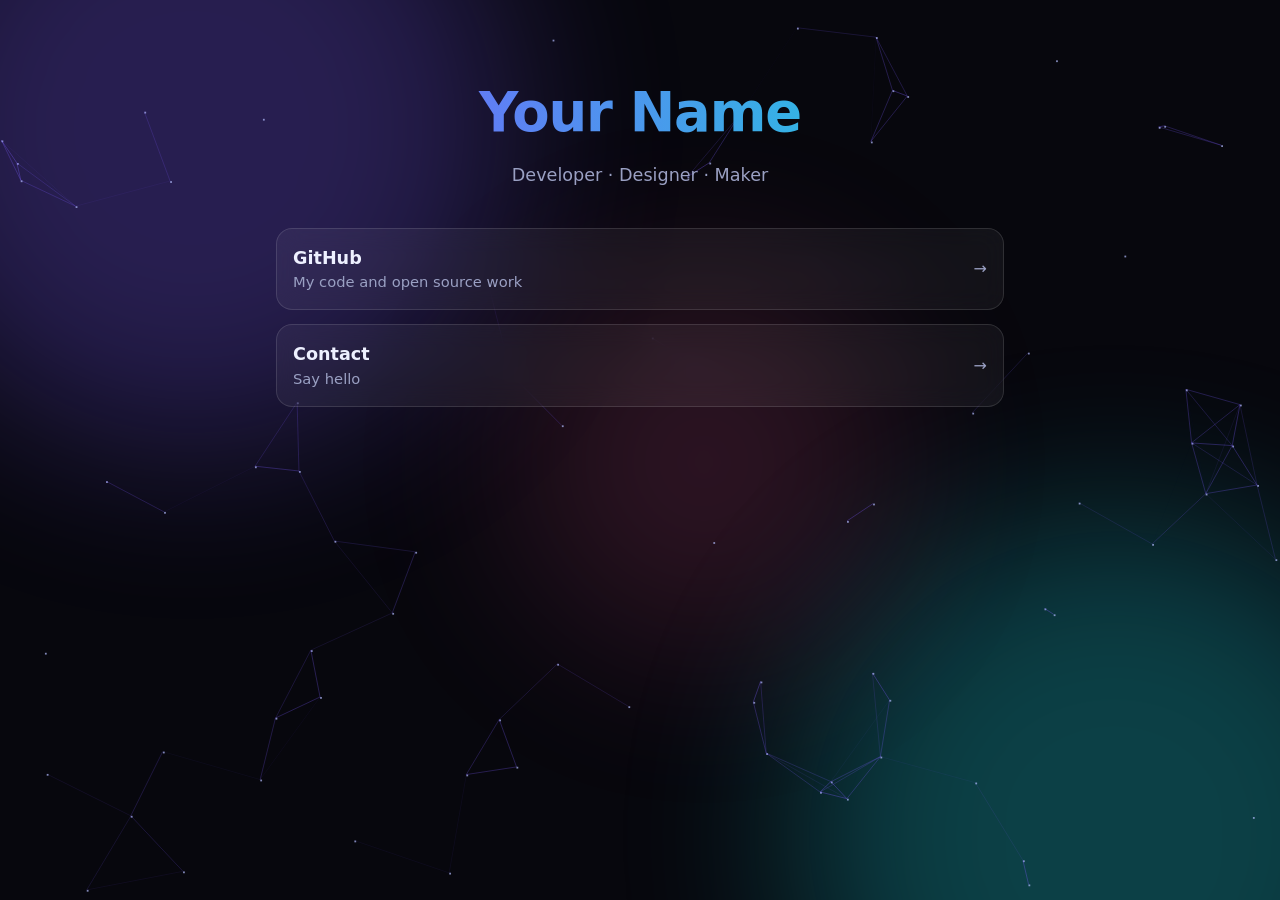
==== index.html @ ea98052c "Add portfolio links page with GitHub Pages deploy Co-Authored-By: Claude Sonnet 5.5 <noreply@anthrop" ====
<!doctype html>
<html lang="en">
<head>
  <meta charset="utf-8">
  <meta name="viewport" content="width=device-width, initial-scale=1">
  <title>Portfolio</title>
  <link rel="stylesheet" href="assets/style.css">
</head>
<body>
  <div class="blob one"></div><div class="blob two"></div><div class="blob three"></div>
  <canvas id="fx"></canvas>
  <main>
    <header>
      <h1 id="name">&nbsp;</h1>
      <p id="bio"></p>
    </header>
    <section class="links" id="links"></section>
  </main>
  <script src="assets/fx.js"></script>
  <script>
    function safeUrl(u) {
      try {
        var x = new URL(u, location.href);
        return /^(https?:|mailto:|tel:)$/.test(x.protocol) ? x.href : "#";
      } catch (e) { return "#"; }
    }
    fetch("data/links.json?t=" + Date.now())
      .then(function (r) { return r.json(); })
      .then(function (d) {
        var p = d.profile || {};
        document.getElementById("name").textContent = p.name || "Portfolio";
        document.getElementById("bio").textContent = p.bio || "";
        document.title = p.name || "Portfolio";
        var box = document.getElementById("links");
        if (!(d.links || []).length) {
          box.innerHTML = '<p class="empty">No links yet.</p>';
          return;
        }
        d.links.forEach(function (l, i) {
          var a = document.createElement("a");
          a.className = "card";
          a.href = safeUrl(l.url);
          a.rel = "noopener noreferrer";
          if (/^https?:/.test(a.href)) a.target = "_blank";
          a.style.animationDelay = (i * 80) + "ms";
          if (l.image) {
            var img = document.createElement("img");
            img.src = l.image; img.alt = ""; img.loading = "lazy";
            img.onerror = function () { img.remove(); };
            a.appendChild(img);
          }
          var txt = document.createElement("div");
          var t = document.createElement("div"); t.className = "t"; t.textContent = l.title || l.url;
          txt.appendChild(t);
          if (l.desc) { var s = document.createElement("div"); s.className = "d"; s.textContent = l.desc; txt.appendChild(s); }
          a.appendChild(txt);
          var ar = document.createElement("span"); ar.className = "arrow"; ar.textContent = "→";
          a.appendChild(ar);
          a.addEventListener("pointermove", function (e) {
            var r = a.getBoundingClientRect(), x = e.clientX - r.left, y = e.clientY - r.top;
            a.style.setProperty("--mx", x + "px"); a.style.setProperty("--my", y + "px");
            a.style.transform = "rotateX(" + ((y / r.height - .5) * -8) + "deg) rotateY(" + ((x / r.width - .5) * 8) + "deg)";
          });
          a.addEventListener("pointerleave", function () { a.style.transform = ""; });
          box.appendChild(a);
        });
      })
      .catch(function () {
        document.getElementById("links").innerHTML = '<p class="empty">Could not load links.</p>';
      });
  </script>
</body>
</html>
---- assets/style.css ----
:root {
  --bg: #07070d;
  --fg: #eef0ff;
  --muted: #9aa0c3;
  --card: rgba(255, 255, 255, 0.05);
  --border: rgba(255, 255, 255, 0.12);
  --a: #7c5cff;
  --b: #19d3da;
  --c: #ff5c9d;
  color-scheme: dark;
}
* { box-sizing: border-box; }
html, body { margin: 0; min-height: 100%; }
body {
  background: var(--bg);
  color: var(--fg);
  font: 16px/1.5 system-ui, -apple-system, "Segoe UI", Roboto, sans-serif;
  overflow-x: hidden;
}
#fx { position: fixed; inset: 0; z-index: 0; width: 100%; height: 100%; }
.blob {
  position: fixed; z-index: 0; width: 50vmax; height: 50vmax; border-radius: 50%;
  filter: blur(90px); opacity: .28; pointer-events: none;
  animation: drift 22s ease-in-out infinite alternate;
}
.blob.one { background: var(--a); top: -15vmax; left: -10vmax; }
.blob.two { background: var(--b); bottom: -20vmax; right: -12vmax; animation-delay: -8s; }
.blob.three { background: var(--c); top: 30vh; left: 40vw; width: 30vmax; height: 30vmax; opacity: .15; animation-delay: -14s; }
@keyframes drift { to { transform: translate(8vmax, 6vmax) scale(1.15); } }

main { position: relative; z-index: 1; max-width: 760px; margin: 0 auto; padding: 8vh 16px 6vh; }
header { text-align: center; margin-bottom: 40px; }
h1 {
  font-size: clamp(2rem, 7vw, 3.4rem); margin: 0 0 8px; letter-spacing: -.02em;
  background: linear-gradient(90deg, var(--a), var(--b), var(--c), var(--a));
  background-size: 300% 100%; -webkit-background-clip: text; background-clip: text;
  color: transparent; animation: shine 8s linear infinite;
}
@keyframes shine { to { background-position: 300% 0; } }
header p { color: var(--muted); margin: 0; font-size: 1.1rem; }

.links { display: grid; gap: 14px; perspective: 900px; }
.card {
  --mx: 50%; --my: 50%;
  position: relative; display: flex; align-items: center; gap: 16px;
  padding: 16px; border-radius: 16px; text-decoration: none; color: inherit;
  background: var(--card); border: 1px solid var(--border);
  backdrop-filter: blur(12px); -webkit-backdrop-filter: blur(12px);
  transition: transform .15s ease-out, border-color .2s;
  opacity: 0; animation: rise .6s ease forwards;
  transform-style: preserve-3d; overflow: hidden;
}
.card::before {
  content: ""; position: absolute; inset: 0; pointer-events: none;
  background: radial-gradient(260px circle at var(--mx) var(--my), rgba(124, 92, 255, .28), transparent 70%);
  opacity: 0; transition: opacity .25s;
}
.card:hover { border-color: rgba(255, 255, 255, .3); }
.card:hover::before { opacity: 1; }
.card:focus-visible { outline: 2px solid var(--b); outline-offset: 3px; }
@keyframes rise { from { opacity: 0; transform: translateY(24px); } to { opacity: 1; transform: none; } }
.card img {
  width: 64px; height: 64px; object-fit: cover; border-radius: 12px; flex: none;
  background: rgba(255, 255, 255, .06);
}
.card .t { font-weight: 650; font-size: 1.1rem; }
.card .d { color: var(--muted); font-size: .92rem; }
.card .arrow { margin-left: auto; color: var(--muted); transition: transform .2s, color .2s; }
.card:hover .arrow { transform: translateX(4px); color: var(--fg); }
.empty { text-align: center; color: var(--muted); }

@media (prefers-reduced-motion: reduce) {
  .blob, h1, .card { animation: none; opacity: 1; }
  .card { transition: none; }
}

/* ---------- admin ---------- */
.panel {
  background: var(--card); border: 1px solid var(--border); border-radius: 16px;
  padding: 20px; backdrop-filter: blur(14px); -webkit-backdrop-filter: blur(14px);
}
.login { max-width: 380px; margin: 12vh auto 0; }
label { display: block; font-size: .85rem; color: var(--muted); margin: 12px 0 4px; }
input, textarea {
  width: 100%; padding: 10px 12px; border-radius: 10px; font: inherit;
  background: rgba(0, 0, 0, .35); color: var(--fg); border: 1px solid var(--border);
}
input:focus, textarea:focus { outline: 2px solid var(--a); border-color: transparent; }
button {
  font: inherit; cursor: pointer; padding: 10px 16px; border-radius: 10px; color: var(--fg);
  border: 1px solid var(--border); background: rgba(255, 255, 255, .07);
}
button:hover { background: rgba(255, 255, 255, .14); }
button.primary { background: linear-gradient(90deg, var(--a), var(--b)); border: 0; color: #fff; font-weight: 600; }
button.danger:hover { background: rgba(255, 70, 90, .3); }
.row { display: flex; gap: 8px; flex-wrap: wrap; align-items: center; }
.row > * { flex: 1 1 160px; }
.row > button { flex: 0 0 auto; }
.item { margin-top: 14px; }
.item .tools { display: flex; gap: 6px; margin-top: 12px; }
.item .tools button { padding: 6px 10px; flex: none; }
.thumb { width: 48px; height: 48px; object-fit: cover; border-radius: 8px; flex: none; flex-basis: 48px !important; }
.msg { min-height: 1.4em; margin: 10px 0 0; font-size: .9rem; }
.msg.err { color: #ff7a8a; } .msg.ok { color: #5df0a8; }
.bar { position: sticky; bottom: 12px; display: flex; gap: 8px; justify-content: space-between; align-items: center; margin-top: 18px; flex-wrap: wrap; }
.bar .panel { width: 100%; display: flex; gap: 8px; flex-wrap: wrap; align-items: center; justify-content: space-between; padding: 12px 16px; }
details summary { cursor: pointer; color: var(--muted); }
small { color: var(--muted); }
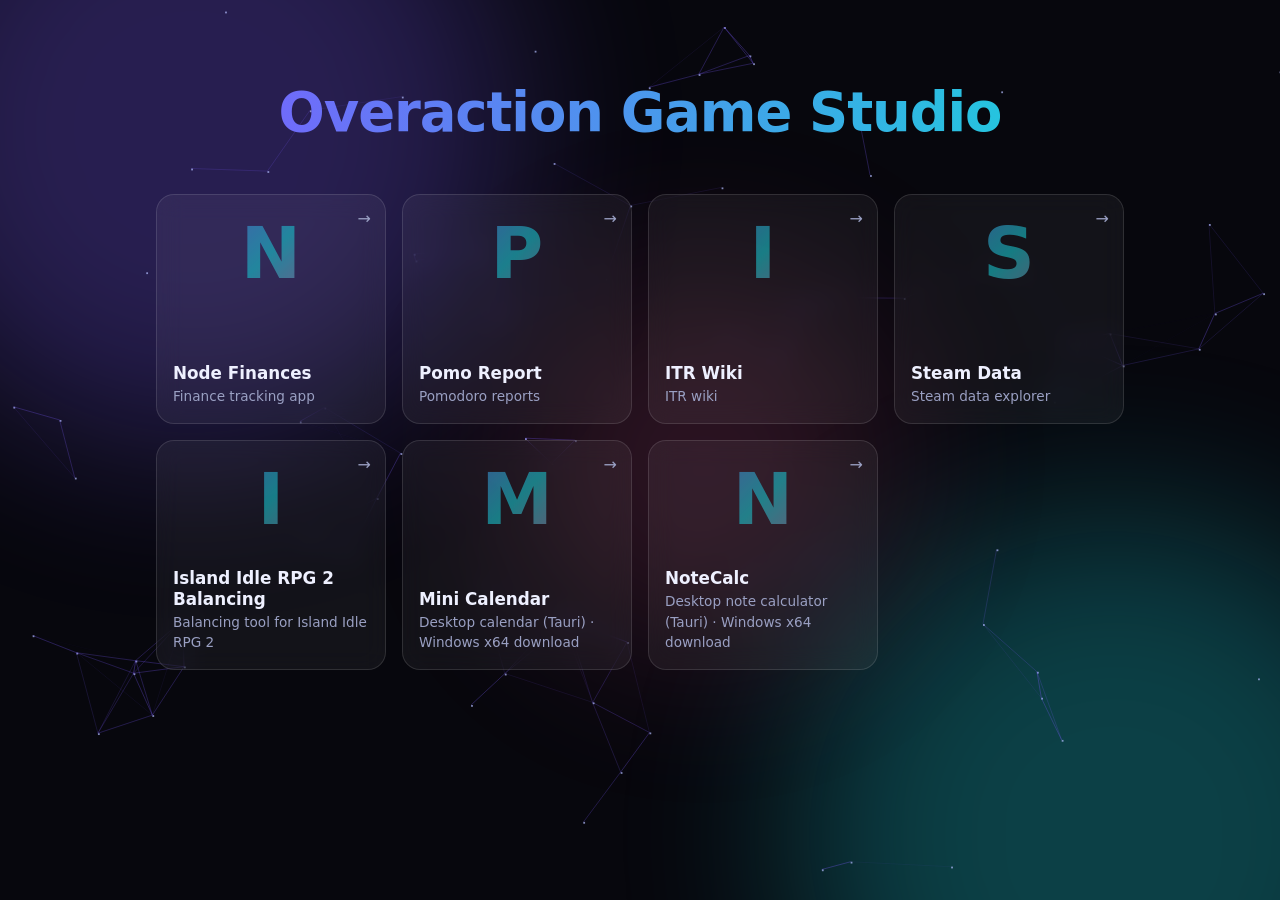
==== commit 91e3325d: "Switch to square grid layout and rename site Co-Authored-By: Claude Sonnet 5.5 <noreply@anthropic.co" ====
--- a/index.html
+++ b/index.html
@@ -3,7 +3,7 @@
 <head>
   <meta charset="utf-8">
   <meta name="viewport" content="width=device-width, initial-scale=1">
-  <title>Portfolio</title>
+  <title>Overaction Game Studio</title>
   <link rel="stylesheet" href="assets/style.css">
 </head>
 <body>
@@ -28,9 +28,9 @@
       .then(function (r) { return r.json(); })
       .then(function (d) {
         var p = d.profile || {};
-        document.getElementById("name").textContent = p.name || "Portfolio";
+        document.getElementById("name").textContent = p.name || "Overaction Game Studio";
         document.getElementById("bio").textContent = p.bio || "";
-        document.title = p.name || "Portfolio";
+        document.title = p.name || "Overaction Game Studio";
         var box = document.getElementById("links");
         if (!(d.links || []).length) {
           box.innerHTML = '<p class="empty">No links yet.</p>';
@@ -43,13 +43,16 @@
           a.rel = "noopener noreferrer";
           if (/^https?:/.test(a.href)) a.target = "_blank";
           a.style.animationDelay = (i * 80) + "ms";
+          var label = (l.title || l.url || "?").trim();
+          a.dataset.initial = label.charAt(0).toUpperCase();
+          a.classList.add(l.image ? "hasimg" : "noimg");
           if (l.image) {
             var img = document.createElement("img");
             img.src = l.image; img.alt = ""; img.loading = "lazy";
-            img.onerror = function () { img.remove(); };
+            img.onerror = function () { img.remove(); a.classList.replace("hasimg", "noimg"); };
             a.appendChild(img);
           }
-          var txt = document.createElement("div");
+          var txt = document.createElement("div"); txt.className = "txt";
           var t = document.createElement("div"); t.className = "t"; t.textContent = l.title || l.url;
           txt.appendChild(t);
           if (l.desc) { var s = document.createElement("div"); s.className = "d"; s.textContent = l.desc; txt.appendChild(s); }
--- a/assets/style.css
+++ b/assets/style.css
@@ -28,7 +28,7 @@
 .blob.three { background: var(--c); top: 30vh; left: 40vw; width: 30vmax; height: 30vmax; opacity: .15; animation-delay: -14s; }
 @keyframes drift { to { transform: translate(8vmax, 6vmax) scale(1.15); } }
 
-main { position: relative; z-index: 1; max-width: 760px; margin: 0 auto; padding: 8vh 16px 6vh; }
+main { position: relative; z-index: 1; max-width: 1000px; margin: 0 auto; padding: 8vh 16px 6vh; }
 header { text-align: center; margin-bottom: 40px; }
 h1 {
   font-size: clamp(2rem, 7vw, 3.4rem); margin: 0 0 8px; letter-spacing: -.02em;
@@ -39,11 +39,11 @@
 @keyframes shine { to { background-position: 300% 0; } }
 header p { color: var(--muted); margin: 0; font-size: 1.1rem; }
 
-.links { display: grid; gap: 14px; perspective: 900px; }
+.links { display: grid; gap: 16px; grid-template-columns: repeat(auto-fill, minmax(min(100%, 200px), 1fr)); perspective: 900px; }
 .card {
   --mx: 50%; --my: 50%;
-  position: relative; display: flex; align-items: center; gap: 16px;
-  padding: 16px; border-radius: 16px; text-decoration: none; color: inherit;
+  position: relative; display: flex; flex-direction: column; justify-content: flex-end;
+  aspect-ratio: 1; padding: 16px; border-radius: 18px; text-decoration: none; color: inherit;
   background: var(--card); border: 1px solid var(--border);
   backdrop-filter: blur(12px); -webkit-backdrop-filter: blur(12px);
   transition: transform .15s ease-out, border-color .2s;
@@ -51,8 +51,8 @@
   transform-style: preserve-3d; overflow: hidden;
 }
 .card::before {
-  content: ""; position: absolute; inset: 0; pointer-events: none;
-  background: radial-gradient(260px circle at var(--mx) var(--my), rgba(124, 92, 255, .28), transparent 70%);
+  content: ""; position: absolute; inset: 0; pointer-events: none; z-index: 2;
+  background: radial-gradient(220px circle at var(--mx) var(--my), rgba(124, 92, 255, .32), transparent 70%);
   opacity: 0; transition: opacity .25s;
 }
 .card:hover { border-color: rgba(255, 255, 255, .3); }
@@ -60,13 +60,28 @@
 .card:focus-visible { outline: 2px solid var(--b); outline-offset: 3px; }
 @keyframes rise { from { opacity: 0; transform: translateY(24px); } to { opacity: 1; transform: none; } }
 .card img {
-  width: 64px; height: 64px; object-fit: cover; border-radius: 12px; flex: none;
-  background: rgba(255, 255, 255, .06);
+  position: absolute; inset: 0; width: 100%; height: 100%; object-fit: cover; z-index: 0;
+  transition: transform .4s ease;
 }
-.card .t { font-weight: 650; font-size: 1.1rem; }
-.card .d { color: var(--muted); font-size: .92rem; }
-.card .arrow { margin-left: auto; color: var(--muted); transition: transform .2s, color .2s; }
-.card:hover .arrow { transform: translateX(4px); color: var(--fg); }
+.card:hover img { transform: scale(1.06); }
+.card.noimg::after {
+  content: attr(data-initial); position: absolute; top: 10%; left: 0; right: 0; text-align: center;
+  font-size: 4.5rem; font-weight: 800; line-height: 1; z-index: 0;
+  background: linear-gradient(135deg, var(--a), var(--b), var(--c)); -webkit-background-clip: text;
+  background-clip: text; color: transparent; opacity: .55;
+}
+.card .txt { position: relative; z-index: 1; }
+.card.hasimg::after {
+  content: ""; position: absolute; inset: 0; z-index: 1;
+  background: linear-gradient(to top, rgba(7, 7, 13, .92) 0%, rgba(7, 7, 13, .2) 60%, transparent);
+}
+.card .t { font-weight: 650; font-size: 1.05rem; line-height: 1.25; }
+.card .d { color: var(--muted); font-size: .85rem; margin-top: 2px; }
+.card .arrow {
+  position: absolute; top: 12px; right: 14px; z-index: 3; color: var(--muted);
+  transition: transform .2s, color .2s;
+}
+.card:hover .arrow { transform: translate(3px, -3px); color: var(--fg); }
 .empty { text-align: center; color: var(--muted); }
 
 @media (prefers-reduced-motion: reduce) {
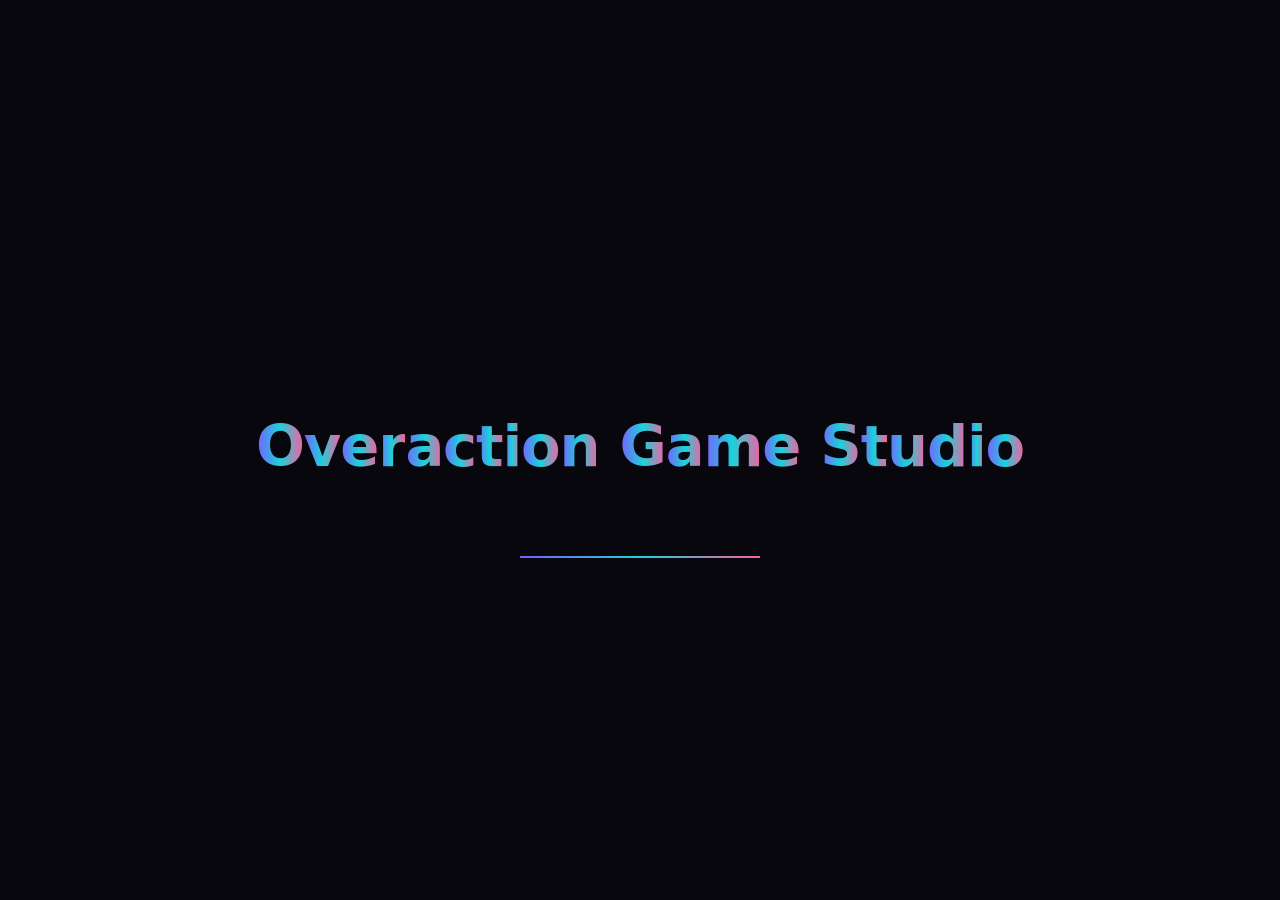
==== commit 25d28892: "Add intro animation and tile hover effects Co-Authored-By: Claude Sonnet 5.5 <noreply@anthropic.com>" ====
--- a/index.html
+++ b/index.html
@@ -7,6 +7,7 @@
   <link rel="stylesheet" href="assets/style.css">
 </head>
 <body>
+  <div id="intro" aria-hidden="true"><div class="word" id="introWord"></div><div class="bar"></div></div>
   <div class="blob one"></div><div class="blob two"></div><div class="blob three"></div>
   <canvas id="fx"></canvas>
   <main>
@@ -17,6 +18,25 @@
     <section class="links" id="links"></section>
   </main>
   <script src="assets/fx.js"></script>
+  <script>
+    (function () {
+      var intro = document.getElementById("intro"), word = document.getElementById("introWord");
+      var text = "Overaction Game Studio", i = 0;
+      text.split(" ").forEach(function (wd) {
+        var w = document.createElement("span"); w.className = "w";
+        wd.split("").forEach(function (c) {
+          var s = document.createElement("span"); s.className = "ch"; s.style.setProperty("--i", i++); s.textContent = c; w.appendChild(s);
+        });
+        i++; word.appendChild(w);
+      });
+      function done() { document.body.classList.add("ready"); }
+      if (matchMedia("(prefers-reduced-motion: reduce)").matches) { intro.remove(); done(); return; }
+      setTimeout(function () { intro.classList.add("out"); }, 1700);
+      setTimeout(done, 2000);
+      setTimeout(function () { intro.remove(); }, 2700);
+      intro.addEventListener("click", function () { intro.classList.add("out"); done(); });
+    })();
+  </script>
   <script>
     function safeUrl(u) {
       try {
@@ -59,6 +79,7 @@
           a.appendChild(txt);
           var ar = document.createElement("span"); ar.className = "arrow"; ar.textContent = "→";
           a.appendChild(ar);
+          var sh = document.createElement("span"); sh.className = "shine"; a.appendChild(sh);
           a.addEventListener("pointermove", function (e) {
             var r = a.getBoundingClientRect(), x = e.clientX - r.left, y = e.clientY - r.top;
             a.style.setProperty("--mx", x + "px"); a.style.setProperty("--my", y + "px");
--- a/assets/style.css
+++ b/assets/style.css
@@ -46,8 +46,8 @@
   aspect-ratio: 1; padding: 16px; border-radius: 18px; text-decoration: none; color: inherit;
   background: var(--card); border: 1px solid var(--border);
   backdrop-filter: blur(12px); -webkit-backdrop-filter: blur(12px);
-  transition: transform .15s ease-out, border-color .2s;
-  opacity: 0; animation: rise .6s ease forwards;
+  transition: transform .15s ease-out, border-color .25s, box-shadow .3s, scale .3s cubic-bezier(.2,.8,.2,1);
+  opacity: 0; animation: rise .6s ease forwards; animation-play-state: paused;
   transform-style: preserve-3d; overflow: hidden;
 }
 .card::before {
@@ -55,10 +55,27 @@
   background: radial-gradient(220px circle at var(--mx) var(--my), rgba(124, 92, 255, .32), transparent 70%);
   opacity: 0; transition: opacity .25s;
 }
-.card:hover { border-color: rgba(255, 255, 255, .3); }
+.card:hover {
+  scale: 1.04; border-color: rgba(160, 140, 255, .7);
+  box-shadow: 0 18px 40px -12px rgba(124, 92, 255, .55), 0 0 0 1px rgba(25, 211, 218, .25);
+}
+.card:active { scale: .98; }
+.card .shine {
+  position: absolute; inset: 0; z-index: 2; pointer-events: none;
+  background: linear-gradient(115deg, transparent 35%, rgba(255, 255, 255, .22) 50%, transparent 65%);
+  transform: translateX(-120%);
+}
+.card:hover .shine { transform: translateX(120%); transition: transform .8s ease; }
+.card .t { transition: transform .3s cubic-bezier(.2,.8,.2,1); }
+.card:hover .t { transform: translateY(-4px); }
+.card .d { transition: color .3s; }
+.card:hover .d { color: var(--fg); }
+.card.noimg::after { transition: transform .4s cubic-bezier(.2,.8,.2,1), opacity .3s; }
+.card.noimg:hover::after { transform: scale(1.15) rotate(-6deg); opacity: .9; }
 .card:hover::before { opacity: 1; }
 .card:focus-visible { outline: 2px solid var(--b); outline-offset: 3px; }
-@keyframes rise { from { opacity: 0; transform: translateY(24px); } to { opacity: 1; transform: none; } }
+body.ready .card { animation-play-state: running; }
+@keyframes rise { from { opacity: 0; translate: 0 24px; } to { opacity: 1; translate: 0 0; } }
 .card img {
   position: absolute; inset: 0; width: 100%; height: 100%; object-fit: cover; z-index: 0;
   transition: transform .4s ease;
@@ -78,15 +95,17 @@
 .card .t { font-weight: 650; font-size: 1.05rem; line-height: 1.25; }
 .card .d { color: var(--muted); font-size: .85rem; margin-top: 2px; }
 .card .arrow {
-  position: absolute; top: 12px; right: 14px; z-index: 3; color: var(--muted);
-  transition: transform .2s, color .2s;
+  position: absolute; top: 12px; right: 12px; z-index: 3; color: var(--muted);
+  width: 28px; height: 28px; display: grid; place-items: center; border-radius: 50%;
+  transition: transform .25s, color .25s, background .25s;
 }
-.card:hover .arrow { transform: translate(3px, -3px); color: var(--fg); }
+.card:hover .arrow { transform: translate(2px, -2px) rotate(-45deg); color: #fff; background: linear-gradient(135deg, var(--a), var(--b)); }
 .empty { text-align: center; color: var(--muted); }
 
 @media (prefers-reduced-motion: reduce) {
   .blob, h1, .card { animation: none; opacity: 1; }
-  .card { transition: none; }
+  .card, .card * { transition: none !important; }
+  #intro { display: none; }
 }
 
 /* ---------- admin ---------- */
@@ -121,3 +140,31 @@
 .bar .panel { width: 100%; display: flex; gap: 8px; flex-wrap: wrap; align-items: center; justify-content: space-between; padding: 12px 16px; }
 details summary { cursor: pointer; color: var(--muted); }
 small { color: var(--muted); }
+
+/* ---------- intro ---------- */
+#intro {
+  position: fixed; inset: 0; z-index: 50; display: grid; place-items: center; background: var(--bg);
+  transition: transform .8s cubic-bezier(.77, 0, .18, 1);
+}
+#intro.out { transform: translateY(-100%); }
+#intro .word {
+  display: flex; flex-wrap: wrap; justify-content: center; gap: 0 .35em; padding: 0 16px;
+  font-size: clamp(1.8rem, 7vw, 3.6rem); font-weight: 800; letter-spacing: -.02em; text-align: center;
+}
+#intro .w { display: inline-flex; overflow: hidden; padding-bottom: .1em; }
+#intro .ch {
+  display: inline-block; transform: translateY(110%);
+  background: linear-gradient(90deg, var(--a), var(--b), var(--c)); -webkit-background-clip: text;
+  background-clip: text; color: transparent;
+  animation: chIn .7s cubic-bezier(.2, .9, .2, 1) forwards; animation-delay: calc(var(--i) * 45ms + 150ms);
+}
+@keyframes chIn { to { transform: none; } }
+#intro .bar {
+  position: absolute; left: 50%; bottom: 38%; width: min(240px, 50vw); height: 2px; translate: -50% 0;
+  background: linear-gradient(90deg, var(--a), var(--b), var(--c)); transform: scaleX(0);
+  transform-origin: left; animation: bar 1.3s ease forwards .2s;
+}
+@keyframes bar { to { transform: scaleX(1); } }
+header { opacity: 0; transform: translateY(12px); transition: opacity .8s .1s, transform .8s .1s; }
+body.ready header { opacity: 1; transform: none; }
+@media (prefers-reduced-motion: reduce) { header { opacity: 1; transform: none; transition: none; } }
